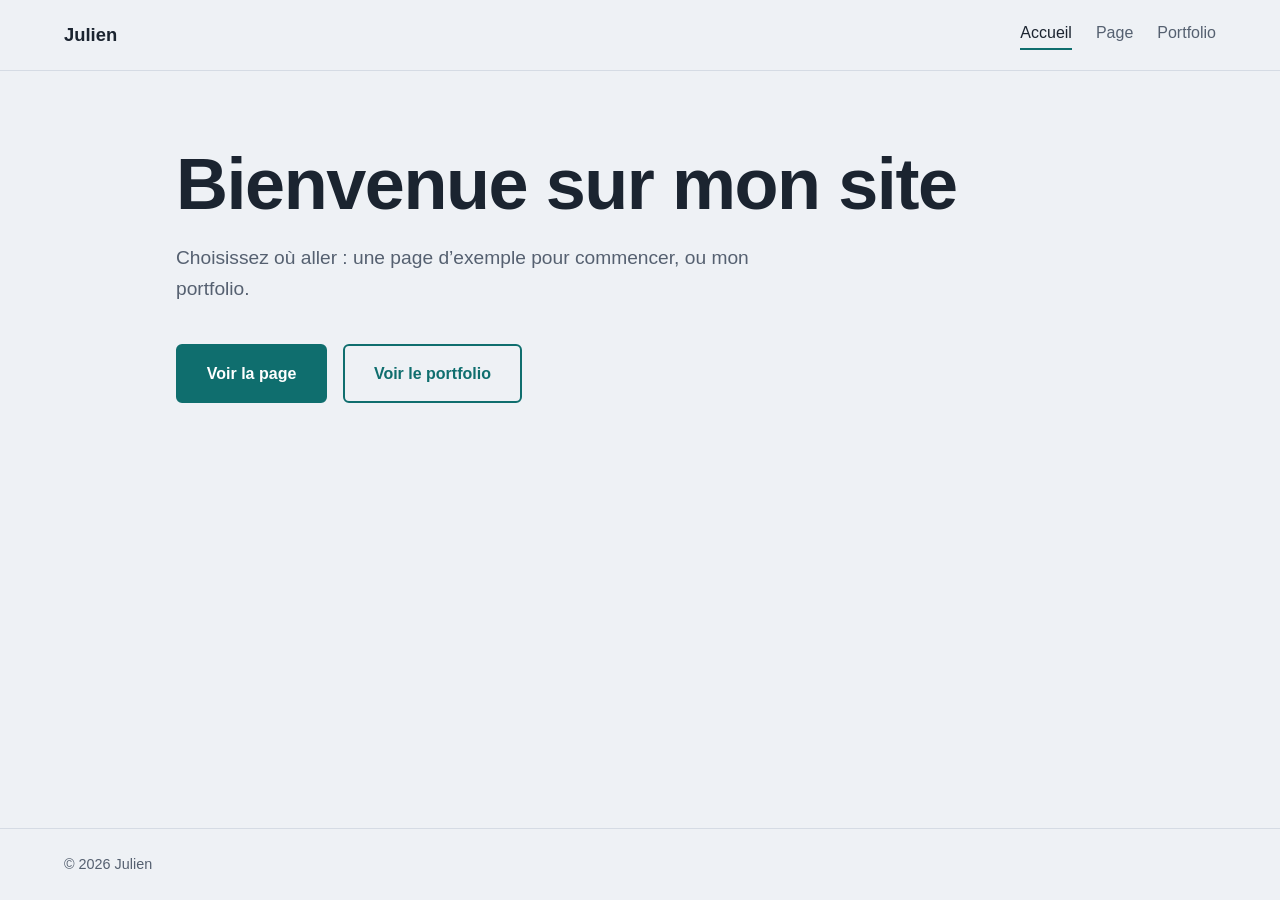
==== index.html @ 278e627b "Add files via upload" ====
<!DOCTYPE html>
<html lang="fr">
<head>
  <meta charset="UTF-8">
  <meta name="viewport" content="width=device-width, initial-scale=1">
  <title>Julien – Accueil</title>
  <link rel="stylesheet" href="style.css">
</head>
<body>
  <header class="entete">
    <a class="logo" href="index.html">Julien</a>
    <nav aria-label="Navigation principale">
      <a href="index.html" aria-current="page">Accueil</a>
      <a href="page.html">Page</a>
      <a href="portfolio.html">Portfolio</a>
    </nav>
  </header>
  <main>
    <h1>Bienvenue sur mon site</h1>
    <p class="intro">Choisissez où aller : une page d’exemple pour commencer, ou mon portfolio.</p>
    <div class="boutons">
      <a class="bouton" href="page.html">Voir la page</a>
      <a class="bouton secondaire" href="portfolio.html">Voir le portfolio</a>
    </div>
  </main>
  <footer class="pied">© <span data-annee></span> Julien</footer>
  <script src="script.js"></script>
</body>
</html>
---- style.css ----
:root {
  --fond: #eef1f5;
  --surface: #ffffff;
  --encre: #1b2430;
  --encre-douce: #556070;
  --accent: #0f6e6e;
  --accent-fonce: #0a5252;
  --trait: #d5dbe4;
  --police: "Avenir Next", "Segoe UI", Roboto, "Helvetica Neue", Arial, sans-serif;
}

* { box-sizing: border-box; }

html { scroll-behavior: smooth; }

body {
  margin: 0;
  min-height: 100vh;
  display: flex;
  flex-direction: column;
  background: var(--fond);
  color: var(--encre);
  font-family: var(--police);
  line-height: 1.6;
}

a { color: var(--accent); }
a:focus-visible, .bouton:focus-visible {
  outline: 3px solid var(--accent);
  outline-offset: 3px;
}

/* En-tête */
.entete {
  display: flex;
  justify-content: space-between;
  align-items: center;
  flex-wrap: wrap;
  gap: 1rem;
  padding: 1.25rem clamp(1.25rem, 5vw, 4rem);
  border-bottom: 1px solid var(--trait);
}
.logo { font-weight: 700; font-size: 1.15rem; color: var(--encre); text-decoration: none; }
.entete nav { display: flex; gap: 1.5rem; }
.entete nav a { color: var(--encre-douce); text-decoration: none; padding-bottom: 2px; }
.entete nav a:hover { color: var(--encre); }
.entete nav a[aria-current="page"] { color: var(--encre); border-bottom: 2px solid var(--accent); }

/* Contenu */
main { flex: 1; width: 100%; max-width: 62rem; margin: 0 auto; padding: clamp(2rem, 6vw, 5rem) clamp(1.25rem, 5vw, 2rem); }

h1 { font-size: clamp(2.4rem, 7vw, 4.5rem); line-height: 1.05; margin: 0 0 1.25rem; letter-spacing: -0.02em; }
h2 { font-size: 1.4rem; margin: 2.5rem 0 0.75rem; }
.intro { font-size: 1.2rem; color: var(--encre-douce); max-width: 36rem; margin: 0 0 2.5rem; }
p { max-width: 38rem; }

/* Boutons */
.boutons { display: flex; flex-wrap: wrap; gap: 1rem; }
.bouton {
  display: inline-block;
  padding: 0.9rem 1.8rem;
  border-radius: 6px;
  background: var(--accent);
  color: #fff;
  font-weight: 600;
  text-decoration: none;
  border: 2px solid var(--accent);
  transition: background 0.15s, color 0.15s;
}
.bouton:hover { background: var(--accent-fonce); border-color: var(--accent-fonce); }
.bouton.secondaire { background: transparent; color: var(--accent); }
.bouton.secondaire:hover { background: var(--accent); color: #fff; }

/* Portfolio */
.projets { list-style: none; margin: 1.5rem 0 0; padding: 0; border-top: 1px solid var(--trait); }
.projets li {
  display: grid;
  grid-template-columns: 1fr;
  gap: 0.25rem;
  padding: 1.5rem 0;
  border-bottom: 1px solid var(--trait);
}
.projets h3 { margin: 0; font-size: 1.2rem; }
.projets p { margin: 0; color: var(--encre-douce); }
.projets .annee { color: var(--encre-douce); font-size: 0.9rem; }
@media (min-width: 40rem) {
  .projets li { grid-template-columns: 6rem 1fr; gap: 0 2rem; }
  .projets .annee { grid-row: 1 / span 2; padding-top: 0.2rem; }
}

/* Pied de page */
.pied {
  padding: 1.5rem clamp(1.25rem, 5vw, 4rem);
  border-top: 1px solid var(--trait);
  color: var(--encre-douce);
  font-size: 0.9rem;
}

@media (prefers-reduced-motion: reduce) {
  html { scroll-behavior: auto; }
  * { transition: none !important; }
}
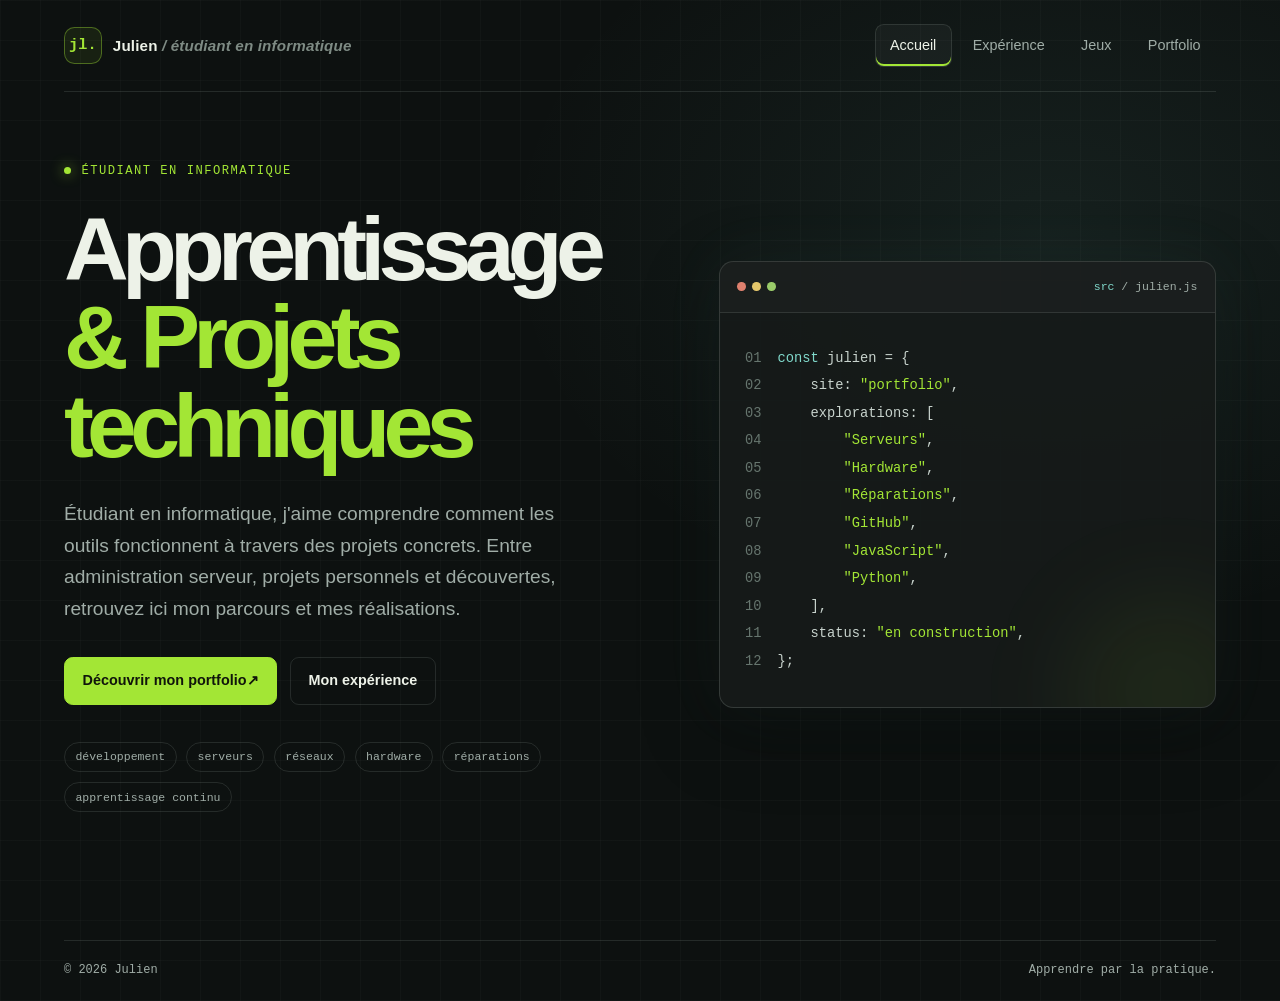
==== commit 8f9bbdbd: "ToutAChange" ====
--- a/index.html
+++ b/index.html
@@ -3,27 +3,103 @@
 <head>
   <meta charset="UTF-8">
   <meta name="viewport" content="width=device-width, initial-scale=1">
-  <title>Julien – Accueil</title>
-  <link rel="stylesheet" href="style.css">
+  <meta name="description" content="Le site de Julien, étudiant en informatique et passionné par le développement.">
+  <title>Julien | Développement informatique</title>
+  <link rel="stylesheet" href="css/style.css">
 </head>
 <body>
   <header class="entete">
-    <a class="logo" href="index.html">Julien</a>
+    <a class="logo" href="index.html">
+      <span class="logo-symbole" aria-hidden="true">jl.</span>
+      <span>Julien <span class="code-commentaire">/ étudiant en informatique</span></span>
+    </a>
     <nav aria-label="Navigation principale">
       <a href="index.html" aria-current="page">Accueil</a>
-      <a href="page.html">Page</a>
+      <a href="page.html">Expérience</a>
+      <a href="jeux.html">Jeux</a>
       <a href="portfolio.html">Portfolio</a>
     </nav>
   </header>
   <main>
-    <h1>Bienvenue sur mon site</h1>
-    <p class="intro">Choisissez où aller : une page d’exemple pour commencer, ou mon portfolio.</p>
-    <div class="boutons">
-      <a class="bouton" href="page.html">Voir la page</a>
-      <a class="bouton secondaire" href="portfolio.html">Voir le portfolio</a>
-    </div>
+    <section class="accueil-hero" aria-labelledby="titre-principal">
+      <div class="accueil-contenu">
+        <p class="surtitre">Étudiant en informatique</p>
+        <h1 id="titre-principal">
+          Apprentissage<br>
+          <span class="titre-accent">&amp; Projets<br>techniques</span>
+        </h1>
+        <p class="intro">
+          Étudiant en informatique, j'aime comprendre comment les outils fonctionnent à travers des projets concrets.
+          Entre administration serveur, projets personnels et découvertes, retrouvez ici mon parcours et mes réalisations.
+        </p>
+        <div class="boutons">
+          <a class="bouton" href="portfolio.html">
+            Découvrir mon portfolio <span aria-hidden="true">↗</span>
+          </a>
+          <a class="bouton secondaire" href="page.html">
+            Mon expérience
+          </a>
+        </div>
+        <ul class="mots-cles" aria-label="Centres d’intérêt">
+          <li>développement</li>
+          <li>serveurs</li>
+          <li>réseaux</li>
+          <li>hardware</li>
+          <li>réparations</li>
+          <li>apprentissage continu</li>
+        </ul>
+      </div>
+
+      <section class="carte-code" aria-label="Extrait du fichier julien.js">
+        <div class="barre-code" aria-hidden="true">
+          <div class="fenetre-points"><span></span><span></span><span></span></div>
+          <span class="nom-fichier"><span>src</span> / julien.js</span>
+        </div>
+        <ol class="code" aria-label="Code JavaScript">
+          <li>
+            <code><span class="code-cle">const</span> julien = {</code>
+          </li>
+          <li>
+            <code>&#9;site: <span class="code-valeur">"portfolio"</span>,</code>
+          </li>
+          <li>
+            <code>&#9;explorations: [</code>
+          </li>
+          <li>
+            <code>&#9;&#9;<span class="code-valeur">"Serveurs"</span>,</code>
+          </li>
+          <li>
+            <code>&#9;&#9;<span class="code-valeur">"Hardware"</span>,</code>
+          </li>
+          <li>
+            <code>&#9;&#9;<span class="code-valeur">"Réparations"</span>,</code>
+          </li>
+          <li>
+            <code>&#9;&#9;<span class="code-valeur">"GitHub"</span>,</code>
+          </li>
+          <li>
+            <code>&#9;&#9;<span class="code-valeur">"JavaScript"</span>,</code>
+          </li>
+          <li>
+            <code>&#9;&#9;<span class="code-valeur">"Python"</span>,</code>
+          </li>
+          <li>
+            <code>&#9;],</code>
+          </li>
+          <li>
+            <code>&#9;status: <span class="code-valeur">"en construction"</span>,</code>
+          </li>
+          <li>
+            <code>};</code>
+          </li>
+        </ol>
+      </section>
+    </section>
   </main>
-  <footer class="pied">© <span data-annee></span> Julien</footer>
-  <script src="script.js"></script>
+  <footer class="pied">
+    <span>© <span data-annee></span> Julien</span>
+    <span>Apprendre par la pratique.</span>
+  </footer>
+  <script src="js/script.js"></script>
 </body>
 </html>
--- a/css/style.css
+++ b/css/style.css
@@ -0,0 +1,747 @@
+:root {
+  color-scheme: dark;
+  --fond: #0d1110;
+  --surface: #161b19;
+  --surface-claire: #202723;
+  --encre: #edf2e8;
+  --encre-douce: #a0ada7;
+  --accent: #a3e635;
+  --accent-fonce: #84cc16;
+  --cyan: #80d9cb;
+  --trait: rgba(215, 231, 220, 0.12);
+  --police: "Avenir Next", "Segoe UI", Roboto, "Helvetica Neue", Arial, sans-serif;
+  --police-code: "SFMono-Regular", Consolas, "Liberation Mono", monospace;
+}
+
+* {
+  box-sizing: border-box;
+}
+
+html {
+  min-width: 320px;
+  scroll-behavior: smooth;
+}
+
+body {
+  display: flex;
+  flex-direction: column;
+  min-height: 100vh;
+  margin: 0;
+  overflow-x: hidden;
+  background-color: var(--fond);
+  background-image:
+    radial-gradient(ellipse at 82% 24%, rgba(128, 217, 203, 0.08), transparent 34rem),
+    linear-gradient(rgba(215, 231, 220, 0.025) 1px, transparent 1px),
+    linear-gradient(90deg, rgba(215, 231, 220, 0.025) 1px, transparent 1px);
+  background-size: auto, 40px 40px, 40px 40px;
+  color: var(--encre);
+  font-family: var(--police);
+  line-height: 1.65;
+}
+
+a {
+  color: var(--accent);
+}
+
+a:focus-visible {
+  outline: 2px solid var(--accent);
+  outline-offset: 5px;
+}
+
+button:focus-visible {
+  outline: 2px solid var(--accent);
+  outline-offset: 3px;
+}
+
+.entete,
+main,
+.pied {
+  width: min(100% - 3rem, 72rem);
+  margin-inline: auto;
+}
+
+.entete {
+  display: flex;
+  align-items: center;
+  justify-content: space-between;
+  gap: 2rem;
+  padding-block: 1.5rem;
+  border-bottom: 1px solid var(--trait);
+}
+
+.logo {
+  display: inline-flex;
+  align-items: center;
+  gap: 0.7rem;
+  color: var(--encre);
+  font-size: 0.95rem;
+  font-weight: 650;
+  letter-spacing: 0.01em;
+  text-decoration: none;
+}
+
+.logo-symbole {
+  display: grid;
+  width: 2.35rem;
+  aspect-ratio: 1;
+  place-items: center;
+  border: 1px solid rgba(163, 230, 53, 0.38);
+  border-radius: 0.65rem;
+  background: rgba(163, 230, 53, 0.08);
+  color: var(--accent);
+  font-family: var(--police-code);
+  font-size: 0.95rem;
+}
+
+.entete nav {
+  display: flex;
+  align-items: center;
+  gap: 0.35rem;
+}
+
+.entete nav a {
+  padding: 0.55rem 0.9rem;
+  border: 1px solid transparent;
+  border-radius: 0.55rem;
+  color: var(--encre-douce);
+  font-size: 0.9rem;
+  text-decoration: none;
+  transition:
+    color 160ms ease,
+    background-color 160ms ease,
+    border-color 160ms ease;
+}
+
+.entete nav a:hover,
+.entete nav a[aria-current="page"] {
+  border-color: var(--trait);
+  background: rgba(255, 255, 255, 0.035);
+  color: var(--encre);
+}
+
+.entete nav a[aria-current="page"] {
+  box-shadow: inset 0 -2px var(--accent);
+}
+
+main {
+  flex: 1;
+  padding-block: clamp(4rem, 10vw, 8rem);
+  padding-block-start: clamp(2rem, 5vw, 4rem);
+}
+
+.accueil-hero {
+  display: grid;
+  grid-template-columns: minmax(0, 1fr) minmax(19rem, 0.9fr);
+  align-items: center;
+  gap: clamp(3rem, 8vw, 7rem);
+}
+
+.accueil-contenu {
+  max-width: 36rem;
+}
+
+.surtitre,
+.etiquette {
+  font-family: var(--police-code);
+  font-size: 0.76rem;
+  letter-spacing: 0.12em;
+  text-transform: uppercase;
+}
+
+.surtitre {
+  display: inline-flex;
+  align-items: center;
+  gap: 0.65rem;
+  margin: 0 0 1.5rem;
+  color: var(--accent);
+}
+
+.surtitre::before {
+  width: 0.45rem;
+  aspect-ratio: 1;
+  border-radius: 50%;
+  background: var(--accent);
+  box-shadow: 0 0 0.8rem rgba(163, 230, 53, 0.75);
+  content: "";
+}
+
+h1 {
+  max-width: 12ch;
+  margin: 0;
+  font-size: clamp(3rem, 7vw, 5.6rem);
+  font-weight: 600;
+  letter-spacing: -0.075em;
+  line-height: 0.99;
+}
+
+.titre-accent {
+  color: var(--accent);
+}
+
+.intro {
+  max-width: 31rem;
+  margin: 1.7rem 0 0;
+  color: var(--encre-douce);
+  font-size: clamp(1.05rem, 2vw, 1.2rem);
+}
+
+.boutons {
+  display: flex;
+  flex-wrap: wrap;
+  gap: 0.8rem;
+  margin-top: 2rem;
+}
+
+.bouton {
+  display: inline-flex;
+  min-height: 3rem;
+  align-items: center;
+  justify-content: center;
+  padding: 0.7rem 1.1rem;
+  border: 1px solid var(--accent);
+  border-radius: 0.55rem;
+  background: var(--accent);
+  color: #10150b;
+  font-size: 0.9rem;
+  font-weight: 700;
+  text-decoration: none;
+  transition:
+    background-color 160ms ease,
+    border-color 160ms ease,
+    transform 160ms ease;
+}
+
+.bouton:hover {
+  transform: translateY(-2px);
+  border-color: var(--accent-fonce);
+  background: var(--accent-fonce);
+}
+
+.bouton:focus-visible {
+  outline: 2px solid var(--encre);
+  outline-offset: 3px;
+}
+
+.bouton.secondaire {
+  border-color: var(--trait);
+  background: transparent;
+  color: var(--encre);
+}
+
+.bouton.secondaire:hover {
+  border-color: rgba(163, 230, 53, 0.55);
+  background: rgba(163, 230, 53, 0.07);
+}
+
+.mots-cles {
+  display: flex;
+  flex-wrap: wrap;
+  gap: 0.6rem;
+  margin: 2.3rem 0 0;
+  padding: 0;
+  list-style: none;
+}
+
+.mots-cles li {
+  padding: 0.3rem 0.65rem;
+  border: 1px solid var(--trait);
+  border-radius: 99px;
+  color: var(--encre-douce);
+  font-family: var(--police-code);
+  font-size: 0.72rem;
+}
+
+.carte-code {
+  position: relative;
+  overflow: hidden;
+  border: 1px solid rgba(215, 231, 220, 0.16);
+  border-radius: 0.9rem;
+  background: rgba(22, 27, 25, 0.92);
+  box-shadow:
+    0 1.5rem 5rem rgba(0, 0, 0, 0.28),
+    0 0 4rem rgba(128, 217, 203, 0.06);
+}
+
+.carte-code::after {
+  position: absolute;
+  right: -3rem;
+  bottom: -5rem;
+  width: 12rem;
+  aspect-ratio: 1;
+  border-radius: 50%;
+  background: rgba(163, 230, 53, 0.07);
+  content: "";
+  filter: blur(3rem);
+  pointer-events: none;
+}
+
+.barre-code {
+  display: flex;
+  min-height: 3.2rem;
+  align-items: center;
+  justify-content: space-between;
+  gap: 1rem;
+  padding-inline: 1.1rem;
+  border-bottom: 1px solid var(--trait);
+  background: rgba(255, 255, 255, 0.02);
+}
+
+.fenetre-points {
+  display: flex;
+  gap: 0.38rem;
+}
+
+.fenetre-points span {
+  width: 0.55rem;
+  aspect-ratio: 1;
+  border-radius: 50%;
+  background: #64736d;
+}
+
+.fenetre-points span:first-child {
+  background: #de806e;
+}
+
+.fenetre-points span:nth-child(2) {
+  background: #e4c66b;
+}
+
+.fenetre-points span:last-child {
+  background: #9acb69;
+}
+
+.nom-fichier {
+  color: var(--encre-douce);
+  font-family: var(--police-code);
+  font-size: 0.72rem;
+}
+
+.nom-fichier span {
+  color: var(--cyan);
+}
+
+.code {
+  overflow-x: auto;
+  margin: 0;
+  padding: clamp(1.25rem, 3vw, 2rem) 1rem;
+  counter-reset: code-line;
+  color: #c8d3cd;
+  font-family: var(--police-code);
+  font-size: clamp(0.7rem, 1.35vw, 0.86rem);
+  line-height: 2;
+  list-style: none;
+  tab-size: 4;
+}
+
+.code li {
+  display: grid;
+  grid-template-columns: 2.6rem max-content;
+  min-width: max-content;
+  counter-increment: code-line;
+}
+
+.code li::before {
+  padding-right: 1rem;
+  color: #66756e;
+  content: counter(code-line, decimal-leading-zero);
+  text-align: right;
+  user-select: none;
+}
+
+.code li code {
+  min-width: max-content;
+  font: inherit;
+  white-space: pre;
+}
+
+.code-cle {
+  color: var(--cyan);
+}
+
+.code-valeur {
+  color: var(--accent);
+}
+
+.code-commentaire {
+  color: #7e8b84;
+  font-style: italic;
+}
+
+h2 {
+  margin: 3rem 0 0.75rem;
+  font-size: 1.4rem;
+  letter-spacing: -0.03em;
+}
+
+main > p:not(.intro) {
+  max-width: 42rem;
+  color: var(--encre-douce);
+}
+
+.projets {
+  margin: 2rem 0 0;
+  padding: 0;
+  border-top: 1px solid var(--trait);
+  list-style: none;
+}
+
+.projets li {
+  display: grid;
+  grid-template-columns: 5rem minmax(0, 1fr);
+  gap: 0 1.5rem;
+  padding: 1.5rem 0;
+  border-bottom: 1px solid var(--trait);
+}
+
+.projets h3 {
+  margin: 0;
+  font-size: 1.15rem;
+  font-weight: 600;
+}
+
+.projets p {
+  grid-column: 2;
+  max-width: 38rem;
+  margin: 0.35rem 0 0;
+  color: var(--encre-douce);
+}
+
+.projets .annee {
+  grid-row: 1 / span 2;
+  padding-top: 0.25rem;
+  color: var(--accent);
+  font-family: var(--police-code);
+  font-size: 0.8rem;
+}
+
+.pied {
+  display: flex;
+  justify-content: space-between;
+  gap: 1rem;
+  padding-block: 1.25rem;
+  border-top: 1px solid var(--trait);
+  color: var(--encre-douce);
+  font-family: var(--police-code);
+  font-size: 0.75rem;
+}
+
+.jeux-intro {
+  max-width: 42rem;
+}
+
+.jeux-selecteur {
+  display: inline-flex;
+  gap: 0.35rem;
+  margin: 1.5rem 0;
+  padding: 0.3rem;
+  border: 1px solid var(--trait);
+  border-radius: 0.75rem;
+  background: var(--surface);
+}
+
+.jeux-selecteur button {
+  padding: 0.65rem 1rem;
+  border: 1px solid transparent;
+  border-radius: 0.5rem;
+  background: transparent;
+  color: var(--encre-douce);
+  cursor: pointer;
+  font: inherit;
+  font-size: 0.9rem;
+}
+
+.jeux-selecteur button[aria-pressed="true"] {
+  background: var(--accent);
+  color: #10150b;
+  font-weight: 700;
+}
+
+.jeu-panneau[hidden] {
+  display: none;
+}
+
+.jeu-carte {
+  max-width: 54rem;
+  padding: clamp(1.1rem, 3vw, 2rem);
+  border: 1px solid var(--trait);
+  border-radius: 0.9rem;
+  background: var(--surface);
+  box-shadow: 0 1.5rem 4rem rgba(0, 0, 0, 0.18);
+}
+
+.jeu-entete {
+  display: flex;
+  align-items: flex-start;
+  justify-content: space-between;
+  flex-wrap: wrap;
+  gap: 1rem;
+}
+
+.jeu-entete h2 {
+  margin: 0;
+}
+
+.jeu-instructions {
+  margin: 0.35rem 0 0;
+  color: var(--encre-douce);
+  font-size: 0.9rem;
+}
+
+.jeu-statut {
+  margin: 0.25rem 0 0;
+  color: var(--accent);
+  font-size: 0.9rem;
+  font-weight: 650;
+}
+
+.jeu-statut[data-joueur="2"] {
+  color: #fff;
+}
+
+.jeu-statut[data-joueur="termine"] {
+  color: var(--encre);
+}
+
+.morpion-grille {
+  display: grid;
+  width: min(100%, 22rem);
+  grid-template-columns: repeat(3, minmax(0, 1fr));
+  gap: 0.55rem;
+  margin: 1.5rem auto;
+}
+
+.morpion-case {
+  display: grid;
+  aspect-ratio: 1;
+  place-items: center;
+  border: 1px solid var(--trait);
+  border-radius: 0.7rem;
+  background: var(--fond);
+  color: var(--encre);
+  cursor: pointer;
+  font: inherit;
+  font-size: clamp(2.4rem, 9vw, 4rem);
+  font-weight: 700;
+  line-height: 1;
+  transition:
+    border-color 150ms ease,
+    background-color 150ms ease,
+    transform 150ms ease;
+}
+
+.morpion-case:not(:disabled):hover {
+  transform: translateY(-2px);
+  border-color: rgba(163, 230, 53, 0.55);
+  background: rgba(163, 230, 53, 0.05);
+}
+
+.morpion-case--x {
+  color: var(--accent);
+}
+
+.morpion-case--o {
+  color: #fff;
+}
+
+.morpion-case--gagnante {
+  border-color: var(--accent);
+  background: rgba(163, 230, 53, 0.12);
+}
+
+.jeu-actions {
+  display: flex;
+  align-items: center;
+  justify-content: space-between;
+  gap: 1rem;
+}
+
+.jeu-legende {
+  color: var(--encre-douce);
+  font-size: 0.82rem;
+}
+
+.jeu-rejouer {
+  min-height: 2.7rem;
+  padding: 0.55rem 1rem;
+  border: 1px solid var(--accent);
+  border-radius: 0.5rem;
+  background: transparent;
+  color: var(--accent);
+  cursor: pointer;
+  font: inherit;
+  font-size: 0.9rem;
+  font-weight: 650;
+}
+
+.jeu-rejouer:hover {
+  background: rgba(163, 230, 53, 0.08);
+}
+
+.puissance-grille {
+  display: grid;
+  width: min(100%, 36rem);
+  grid-template-columns: repeat(7, minmax(0, 1fr));
+  gap: clamp(0.2rem, 1vw, 0.45rem);
+  margin: 1.5rem auto;
+  padding: clamp(0.45rem, 2vw, 0.8rem);
+  border: 1px solid var(--trait);
+  border-radius: 0.9rem;
+  background: #202723;
+}
+
+.puissance-colonne {
+  display: grid;
+  grid-template-rows: repeat(6, minmax(0, 1fr));
+  gap: clamp(0.2rem, 1vw, 0.45rem);
+  padding: 0.1rem;
+  border: 0;
+  border-radius: 0.5rem;
+  background: transparent;
+  cursor: pointer;
+}
+
+.puissance-colonne:not(:disabled):hover {
+  background: rgba(163, 230, 53, 0.08);
+}
+
+.puissance-colonne:disabled {
+  cursor: default;
+}
+
+.puissance-case {
+  display: grid;
+  aspect-ratio: 1;
+  place-items: center;
+  border: 1px solid rgba(215, 231, 220, 0.1);
+  border-radius: 50%;
+  background: var(--fond);
+}
+
+.pion {
+  width: 78%;
+  height: 78%;
+  border-radius: 50%;
+}
+
+.pion--joueur-1 {
+  background: var(--accent);
+  box-shadow: 0 0 0.7rem rgba(163, 230, 53, 0.25);
+}
+
+.pion--joueur-2 {
+  background: #fff;
+  box-shadow: 0 0 0.5rem rgba(255, 255, 255, 0.2);
+}
+
+.pion--gagnant {
+  outline: 3px solid rgba(163, 230, 53, 0.55);
+  outline-offset: 2px;
+  transform: scale(0.82);
+}
+
+.pion--tombe {
+  animation: chute-pion 420ms cubic-bezier(0.2, 0.75, 0.35, 1);
+}
+
+@keyframes chute-pion {
+  from {
+    transform: translateY(-600%);
+    opacity: 0.4;
+  }
+
+  to {
+    transform: translateY(0);
+    opacity: 1;
+  }
+}
+
+@media (max-width: 700px) {
+  .entete,
+  main,
+  .pied {
+    width: min(100% - 2rem, 72rem);
+  }
+
+  .entete {
+    align-items: flex-start;
+    flex-direction: column;
+    gap: 1rem;
+  }
+
+  .entete nav {
+    width: 100%;
+    gap: 0.2rem;
+  }
+
+  .entete nav a {
+    padding-inline: 0.7rem;
+  }
+
+  main {
+    padding-block-start: 2rem;
+  }
+
+  .accueil-hero {
+    grid-template-columns: 1fr;
+    gap: 3rem;
+  }
+
+  h1 {
+    font-size: clamp(3.1rem, 13vw, 4.5rem);
+  }
+
+  .carte-code {
+    max-width: 34rem;
+  }
+}
+
+@media (max-width: 420px) {
+  .logo {
+    font-size: 0.88rem;
+  }
+
+  .entete nav a {
+    padding-inline: 0.55rem;
+    font-size: 0.82rem;
+  }
+
+  .projets li {
+    grid-template-columns: 3.5rem minmax(0, 1fr);
+    gap: 0 0.85rem;
+  }
+
+  .pied {
+    flex-direction: column;
+    gap: 0.25rem;
+  }
+
+  .jeu-actions {
+    align-items: flex-start;
+    flex-direction: column;
+  }
+
+  .puissance-grille {
+    gap: 0.15rem;
+    padding: 0.35rem;
+  }
+
+  .puissance-colonne {
+    gap: 0.15rem;
+  }
+}
+
+@media (prefers-reduced-motion: reduce) {
+  html {
+    scroll-behavior: auto;
+  }
+
+  *,
+  *::before,
+  *::after {
+    transition-duration: 0.01ms !important;
+  }
+
+  .pion--tombe {
+    animation-duration: 0.01ms;
+  }
+}
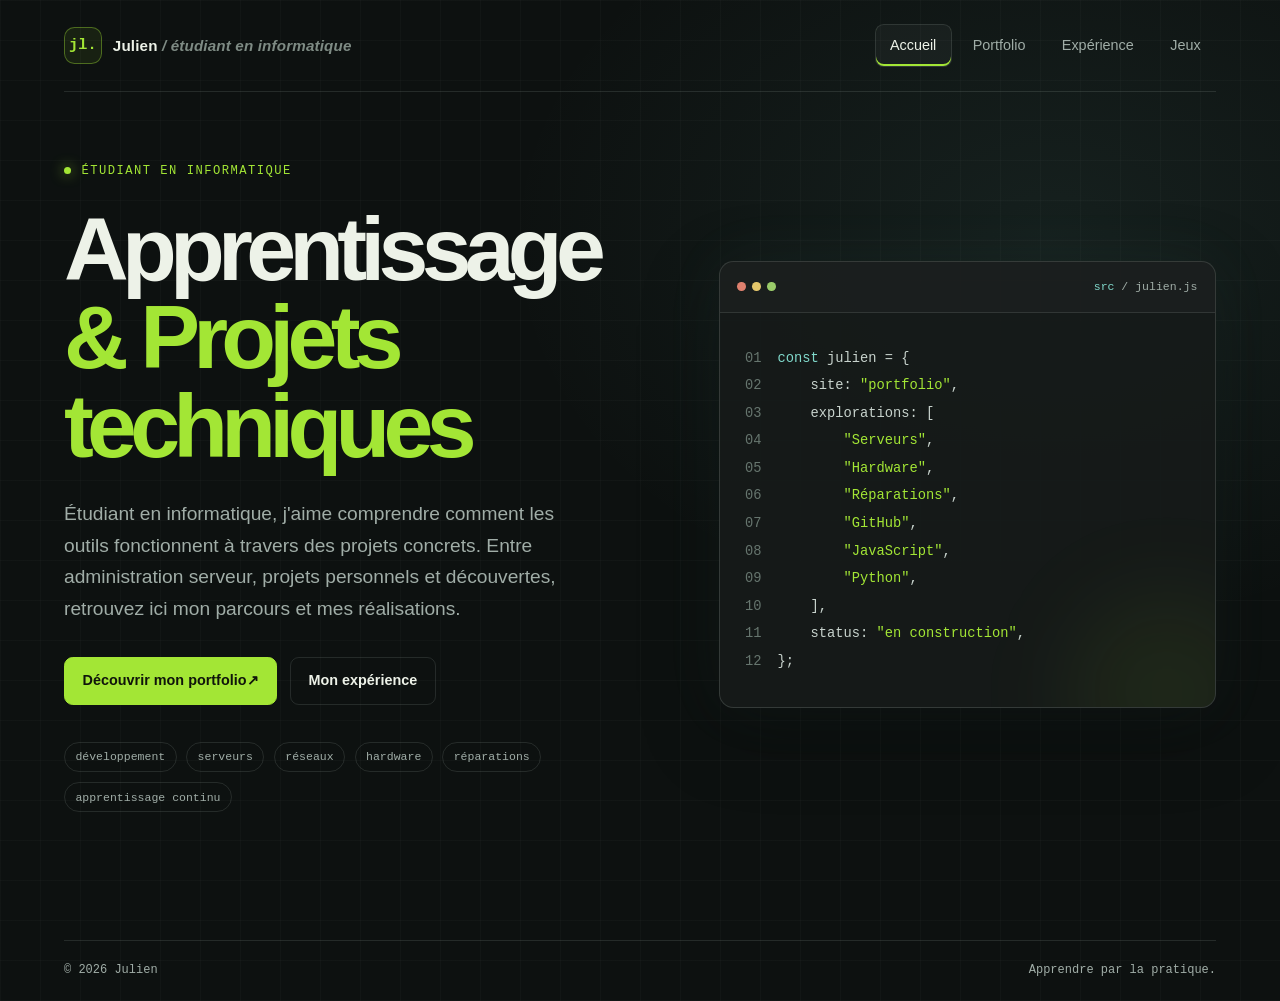
==== commit 5da3ae81: "NavBar-UP" ====
--- a/index.html
+++ b/index.html
@@ -15,9 +15,9 @@
     </a>
     <nav aria-label="Navigation principale">
       <a href="index.html" aria-current="page">Accueil</a>
+      <a href="portfolio.html">Portfolio</a>
       <a href="page.html">Expérience</a>
       <a href="jeux.html">Jeux</a>
-      <a href="portfolio.html">Portfolio</a>
     </nav>
   </header>
   <main>
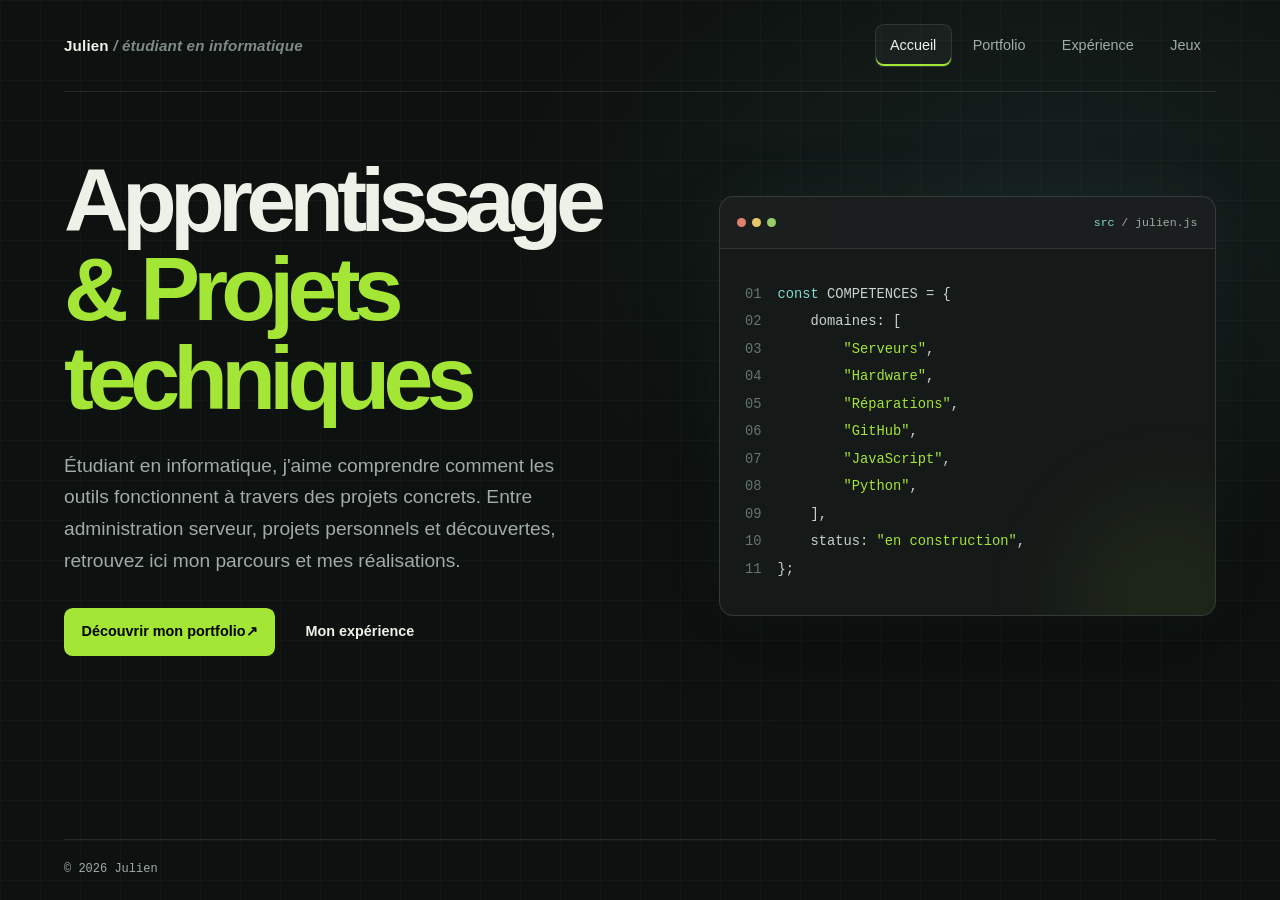
==== commit 1ea0c22d: "modif-aai" ====
--- a/index.html
+++ b/index.html
@@ -3,14 +3,12 @@
 <head>
   <meta charset="UTF-8">
   <meta name="viewport" content="width=device-width, initial-scale=1">
-  <meta name="description" content="Le site de Julien, étudiant en informatique et passionné par le développement.">
   <title>Julien | Développement informatique</title>
   <link rel="stylesheet" href="css/style.css">
 </head>
 <body>
   <header class="entete">
     <a class="logo" href="index.html">
-      <span class="logo-symbole" aria-hidden="true">jl.</span>
       <span>Julien <span class="code-commentaire">/ étudiant en informatique</span></span>
     </a>
     <nav aria-label="Navigation principale">
@@ -23,7 +21,6 @@
   <main>
     <section class="accueil-hero" aria-labelledby="titre-principal">
       <div class="accueil-contenu">
-        <p class="surtitre">Étudiant en informatique</p>
         <h1 id="titre-principal">
           Apprentissage<br>
           <span class="titre-accent">&amp; Projets<br>techniques</span>
@@ -39,15 +36,7 @@
           <a class="bouton secondaire" href="page.html">
             Mon expérience
           </a>
-        </div>
-        <ul class="mots-cles" aria-label="Centres d’intérêt">
-          <li>développement</li>
-          <li>serveurs</li>
-          <li>réseaux</li>
-          <li>hardware</li>
-          <li>réparations</li>
-          <li>apprentissage continu</li>
-        </ul>
+        </div>  
       </div>
 
       <section class="carte-code" aria-label="Extrait du fichier julien.js">
@@ -57,13 +46,10 @@
         </div>
         <ol class="code" aria-label="Code JavaScript">
           <li>
-            <code><span class="code-cle">const</span> julien = {</code>
+            <code><span class="code-cle">const</span> COMPETENCES = {</code>
           </li>
           <li>
-            <code>&#9;site: <span class="code-valeur">"portfolio"</span>,</code>
-          </li>
-          <li>
-            <code>&#9;explorations: [</code>
+            <code>&#9;domaines: [</code>
           </li>
           <li>
             <code>&#9;&#9;<span class="code-valeur">"Serveurs"</span>,</code>
@@ -98,7 +84,6 @@
   </main>
   <footer class="pied">
     <span>© <span data-annee></span> Julien</span>
-    <span>Apprendre par la pratique.</span>
   </footer>
   <script src="js/script.js"></script>
 </body>
--- a/css/style.css
+++ b/css/style.css
@@ -140,31 +140,6 @@
   max-width: 36rem;
 }
 
-.surtitre,
-.etiquette {
-  font-family: var(--police-code);
-  font-size: 0.76rem;
-  letter-spacing: 0.12em;
-  text-transform: uppercase;
-}
-
-.surtitre {
-  display: inline-flex;
-  align-items: center;
-  gap: 0.65rem;
-  margin: 0 0 1.5rem;
-  color: var(--accent);
-}
-
-.surtitre::before {
-  width: 0.45rem;
-  aspect-ratio: 1;
-  border-radius: 50%;
-  background: var(--accent);
-  box-shadow: 0 0 0.8rem rgba(163, 230, 53, 0.75);
-  content: "";
-}
-
 h1 {
   max-width: 12ch;
   margin: 0;
@@ -198,10 +173,9 @@
   align-items: center;
   justify-content: center;
   padding: 0.7rem 1.1rem;
-  border: 1px solid var(--accent);
   border-radius: 0.55rem;
   background: var(--accent);
-  color: #10150b;
+  color: black;
   font-size: 0.9rem;
   font-weight: 700;
   text-decoration: none;
